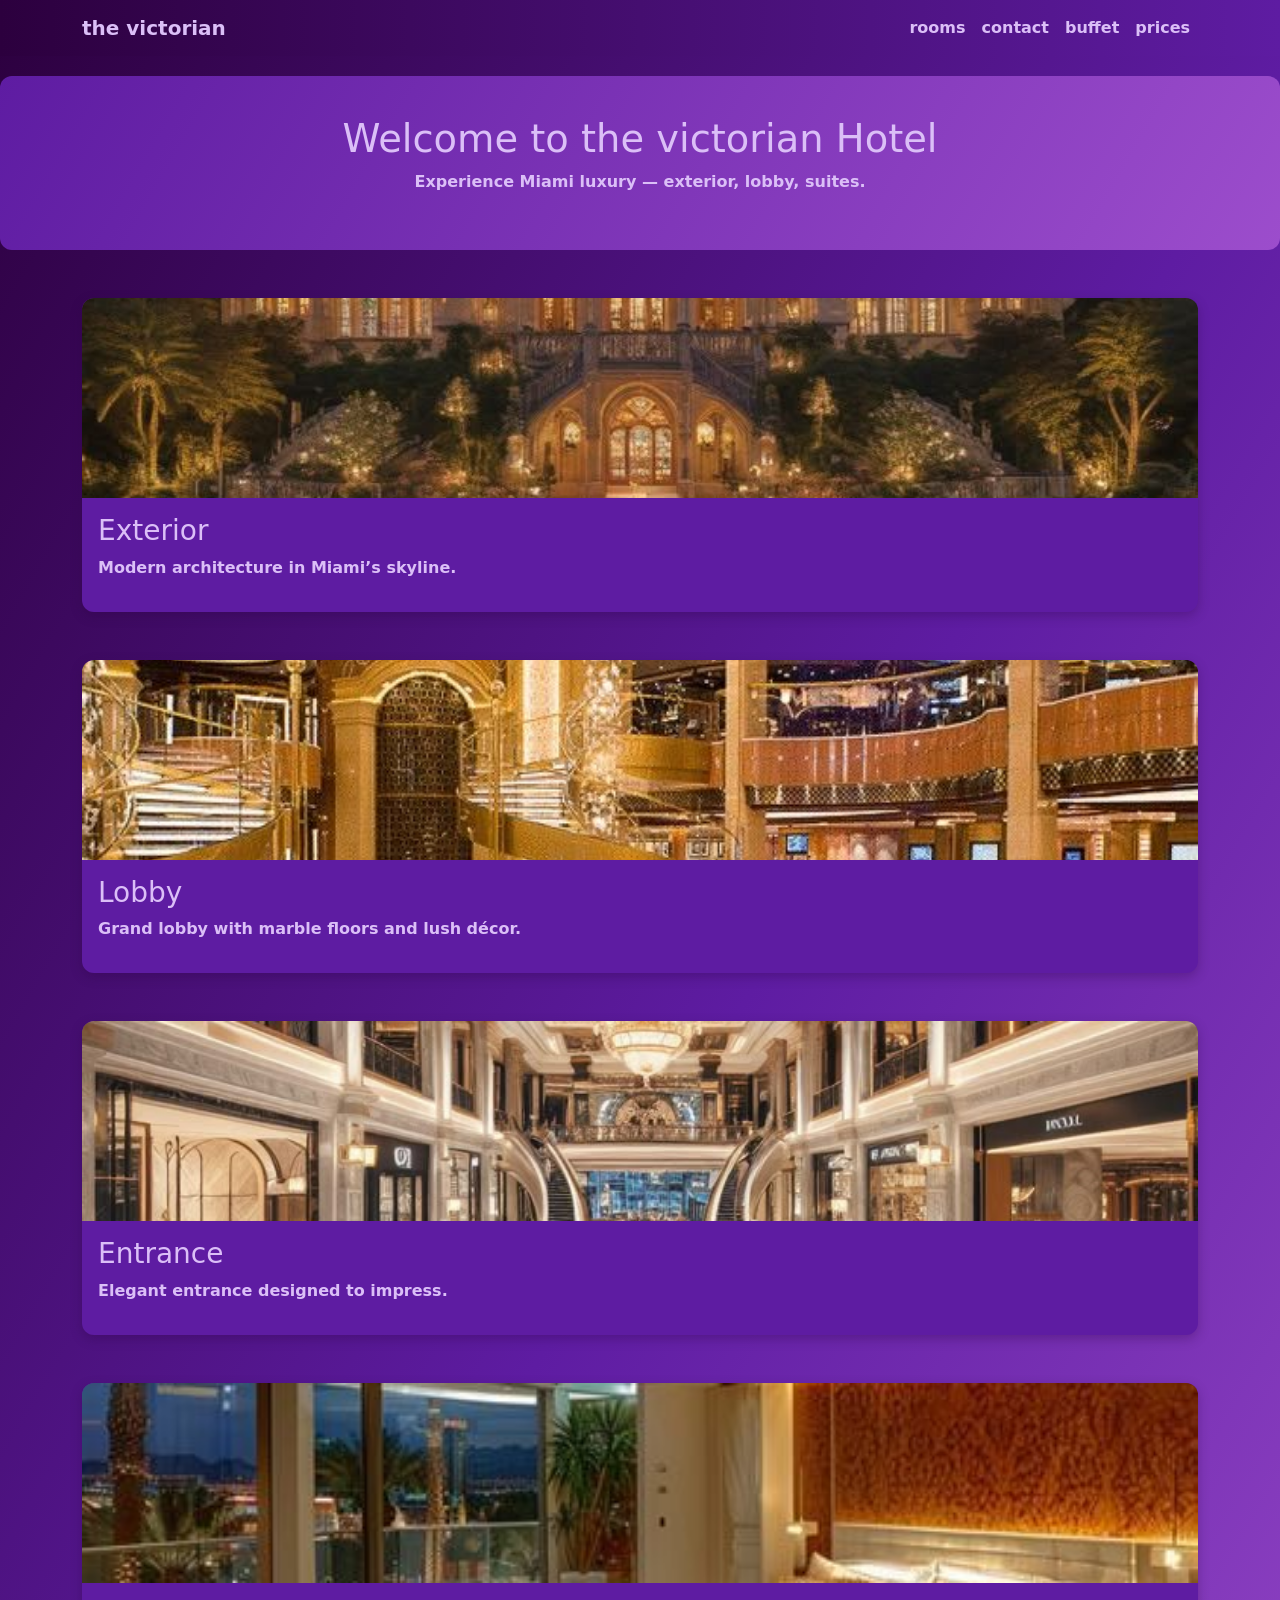
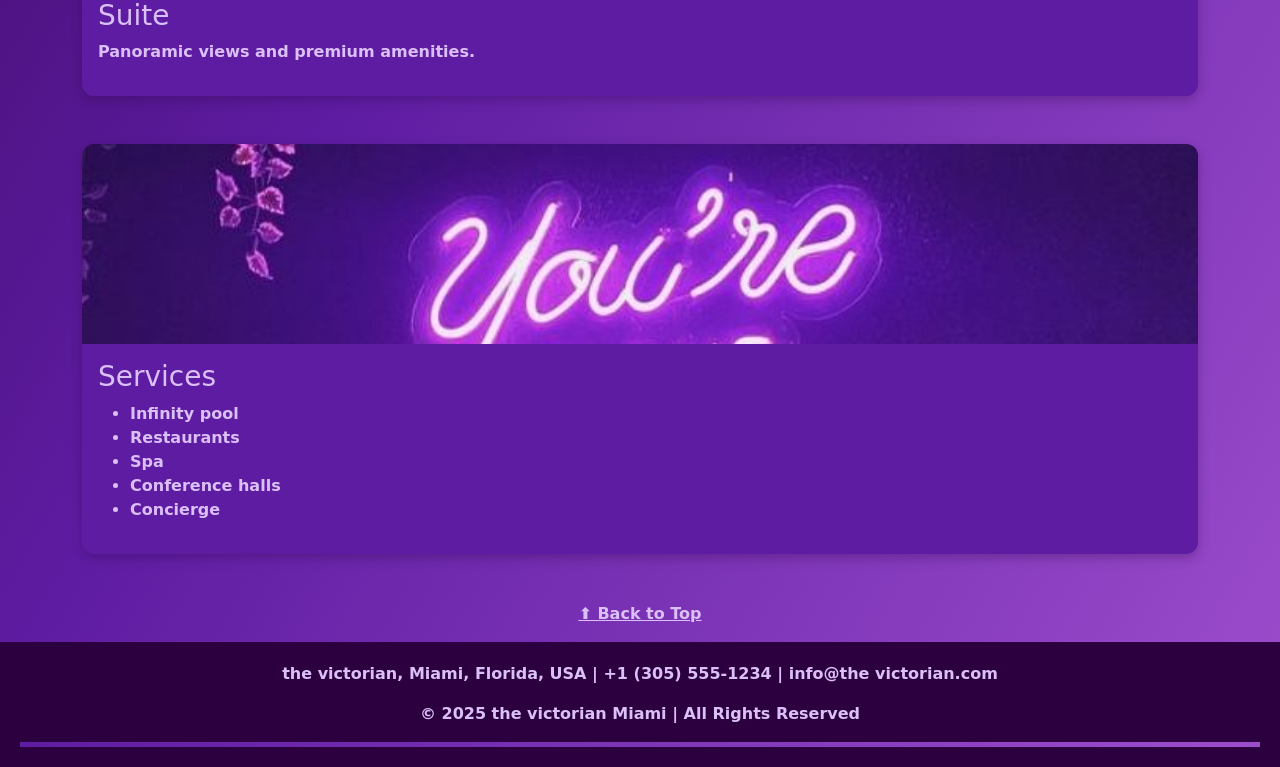
==== index.html @ 713bbfc9 "ajouter des fichiers du site web" ====
<!DOCTYPE html>
<html lang="en">
<head>
  <meta charset="UTF-8">
  <meta name="viewport" content="width=device-width, initial-scale=1">
  <title>the victorian Hotel</title>
  <link rel="stylesheet" href="style.css">
  <meta name="robots" content="index, follow">
  <link rel="canonical" href="https://thevictorian.com/index">

  <meta name="description" content="Explore rooms: single, double, and suite. Compare amenities in a detailed table.">
  <meta name="keywords" content="hotel rooms, suite, amenities, booking, Miami hotel, the victorian">
  <link href="https://cdn.jsdelivr.net/npm/bootstrap@5.3.3/dist/css/bootstrap.min.css" rel="stylesheet">
<style>
    :root {
      --dark: #2c003e; 
      --mid: #5e1ca2; 
      --light: #9c4dcc; 
      --bg: #c2a1e0;   
      --text-light: #dbbff7;
    }

    body {
      font-weight: bold;
      background: linear-gradient(120deg, var(--dark), var(--mid), var(--light));
      color: var(--text-light);
    }

    .navbar {
      font-weight: bold;
      background: linear-gradient(90deg, var(--dark), var(--mid));
    }

    .navbar-brand, .nav-link {
      font-weight: bold;
      color: var(--text-light) !important;
    }

    .nav-link:hover {
      font-weight: bold;
      color: var(--light) !important;
    }

    header.hero {
      background: linear-gradient(120deg, var(--mid), var(--light));
      border-radius: 12px;
      padding: 40px;
      margin: 20px auto;
      text-align: center;
      color: var(--text-light);
      font-weight: bold;
    }

    .section-card {
      font-weight: bold;
      background: var(--mid);
      border-radius: 12px;
      box-shadow: 0 4px 12px rgba(44,0,62,0.3);
      color: var(--text-light);
    }

    .section-card img {
      width: 100%;
      height: 200px;
      object-fit: cover;
      border-radius: 12px 12px 0 0;
    }

    footer {
      font-weight: bold;
      background: var(--dark);
      color: var(--text-light);
      text-align: center;
      padding: 20px;
    }

    footer::after {
      font-weight: bold;
      content: "";
      display: block;
      height: 5px;
      background: linear-gradient(to right, var(--mid), var(--light));
    }

    @media(max-width:600px){
      .section-card img{height:150px;}
      header.hero h1{font-size:1.6rem;}
    }
    @media(min-width:601px) and (max-width:992px){
      .section-card img{height:180px;}
      header.hero h1{font-size:2rem;}
    }
    @media(min-width:993px){
      .section-card img{height:200px;}
      header.hero h1{font-size:2.4rem;}
    }
</style>
</head>
<body id="top">

  <header class="navbar navbar-expand-lg navbar-dark">
    <div class="container">
      <a class="navbar-brand" href="index.html">the victorian</a>
      <button class="navbar-toggler" type="button" data-bs-toggle="collapse" data-bs-target="#nav">
        <span class="navbar-toggler-icon"></span>
      </button>
      <div class="collapse navbar-collapse" id="nav">
        <ul class="navbar-nav ms-auto">
          <li class="nav-item"><a class="nav-link" href="chambres.html">rooms</a></li>
          <li class="nav-item"><a class="nav-link" href="contact.html">contact</a></li>
          <li class="nav-item"><a class="nav-link" href="buffet.html">buffet</a></li>
          <li class="nav-item"><a class="nav-link" href="prices.html">prices</a></li>
        </ul>
      </div>
    </div>
  </header>
  
  <header class="hero">
    <h1>Welcome to the victorian Hotel</h1>
    <p>Experience Miami luxury — exterior, lobby, suites.</p>
  </header>

  <section id="exterior" class="container my-5">
    <div class="section-card">
      <img src="exterior.jpg" alt="Exterior">
      <div class="p-3">
        <h3>Exterior</h3>
        <p>Modern architecture in Miami’s skyline.</p>
      </div>
    </div>
  </section>

  <section id="lobby" class="container my-5">
    <div class="section-card">
      <img src="lobby.jpg" alt="Lobby">
      <div class="p-3">
        <h3>Lobby</h3>
        <p>Grand lobby with marble floors and lush décor.</p>
      </div>
    </div>
  </section>

  <section id="entrance" class="container my-5">
    <div class="section-card">
      <img src="entrnance.jpg" alt="Entrance">
      <div class="p-3">
        <h3>Entrance</h3>
        <p>Elegant entrance designed to impress.</p>
      </div>
    </div>
  </section>

  <section id="suite" class="container my-5">
    <div class="section-card">
      <img src="suite.jpg" alt="Suite">
      <div class="p-3">
        <h3>Suite</h3>
        <p>Panoramic views and premium amenities.</p>
      </div>
    </div>
  </section>

  <section id="services" class="container my-5">
    <div class="section-card">
      <img src="services.jpg" alt="Services">
      <div class="p-3">
        <h3>Services</h3>
        <ul>
          <li>Infinity pool</li>
          <li>Restaurants</li>
          <li>Spa</li>
          <li>Conference halls</li>
          <li>Concierge</li>
        </ul>
      </div>
    </div>
  </section>

  <div class="text-center my-3">
    <a href="#top" style="color: var(--text-light);">⬆ Back to Top</a>
  </div>
  
  <footer id="bottom">
    <p> the victorian, Miami, Florida, USA |  +1 (305) 555‑1234 | info@the victorian.com</p>
    <p>© 2025 the victorian Miami | All Rights Reserved</p>
  </footer>

  <script src="https://cdn.jsdelivr.net/npm/bootstrap@5.3.3/dist/js/bootstrap.bundle.min.js"></script>
</body>
</html>
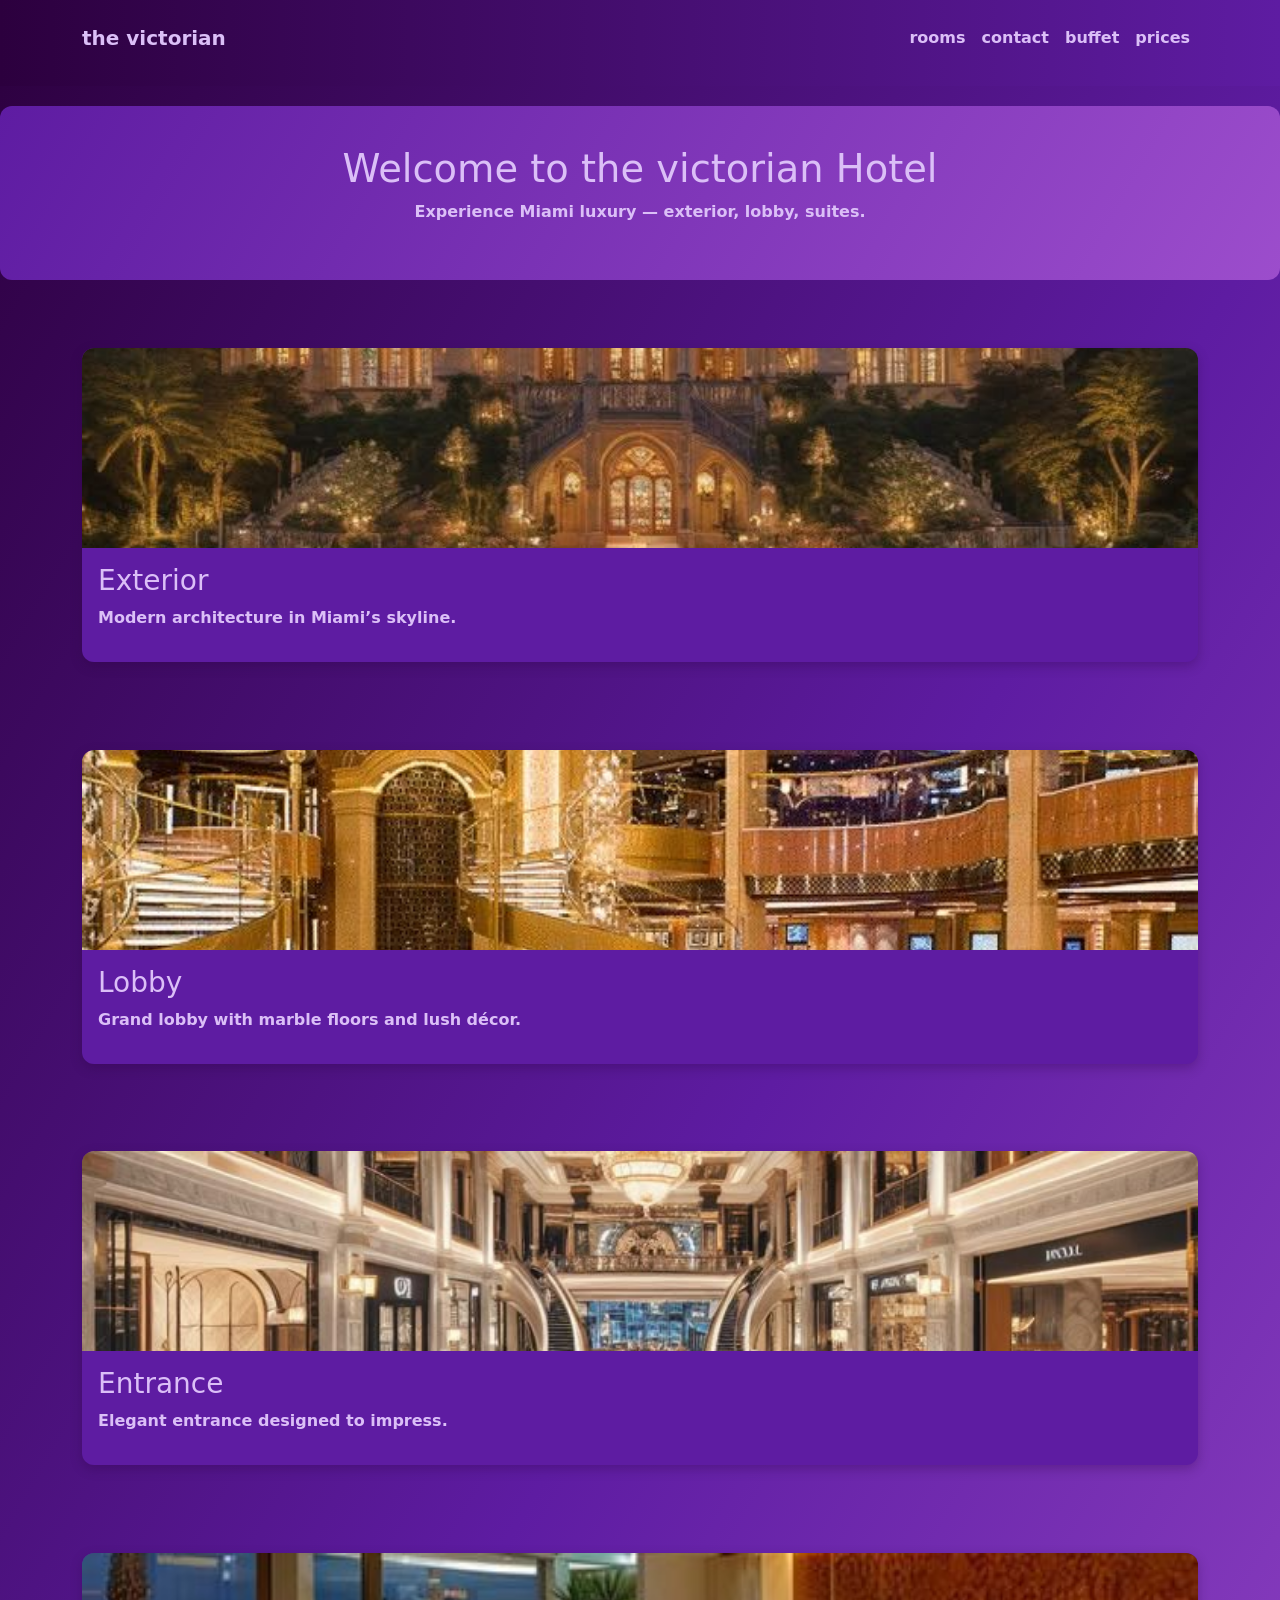
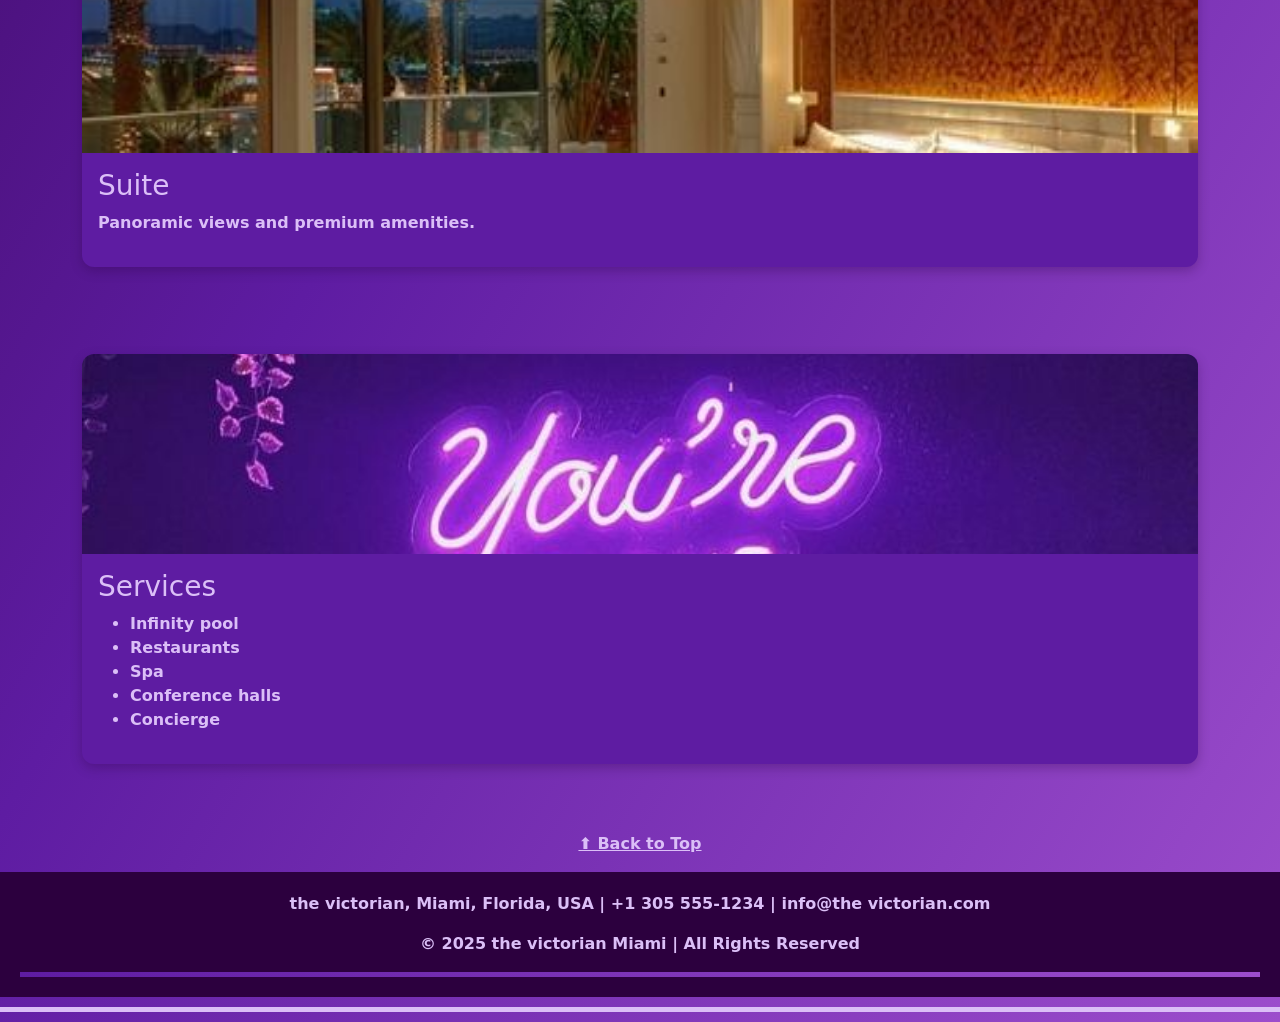
==== commit bb012dea: "modification footer" ====
--- a/index.html
+++ b/index.html
@@ -181,7 +181,7 @@
   </div>
   
   <footer id="bottom">
-    <p> the victorian, Miami, Florida, USA |  +1 (305) 555‑1234 | info@the victorian.com</p>
+    <p> the victorian, Miami, Florida, USA |  +1 305 555‑1234 | info@the victorian.com</p>
     <p>© 2025 the victorian Miami | All Rights Reserved</p>
   </footer>
 
--- a/style.css
+++ b/style.css
@@ -0,0 +1,51 @@
+body { font-family: Arial, sans-serif; margin:0; font-weight: bold;  border-bottom: 5px solid;}
+h1,h2 { margin:0; font-weight: bold; }
+body :hover{
+    cursor: pointer;
+}
+body::after {
+  content: "";
+  display: block;
+  height: 10px;
+}
+
+
+.img { width:100%; max-width:300px; margin:10px; border-radius:10px; transition: transform 0.4s; }
+.img:hover { transform: scale(1.05); }
+
+.table thead th { text-align:center; font-weight: bold;  }
+.table tbody td { vertical-align: middle; font-weight: bold;  }
+.table tbody tr:hover { background-color: #f12089; transition:0.3s;font-weight: bold;  }
+.ftr { margin-top:20px; padding:20px 0; text-align:center; background:#6e3cca; color:#3c14cc; font-weight: bold;  }
+
+@keyframes bk {
+  0%   { background-color: #ce0559; color: #5bbfdd; }
+  25%  { background-color: #ad1140; color: #95aad8; }
+  50%  { background-color: #bd037f; color: #a8a9bd; }
+  75%  { background-color: #e93fc4; color: #b9b9ec; }
+100% { background-color: #8d0982; color: #aba6f7; }
+}
+
+@keyframes dd { 
+to { transform: skew(80deg); } 
+from {  transform: translateY(-10px); }
+}
+
+@keyframes aa { 
+from { transform: scale(0.8);  } 
+to { transform: scale(1);  } 
+}
+
+body {
+animation: bk 4s infinite forwards;
+animation: aa 4s alternate backwards;
+animation: dd 4s alternate-reverse forwards;
+}
+
+.container {
+max-width: 1200px;
+margin: 0 auto;
+padding: 20px;
+font-weight: bold;
+animation: aa 4s infinite forwards;
+}
